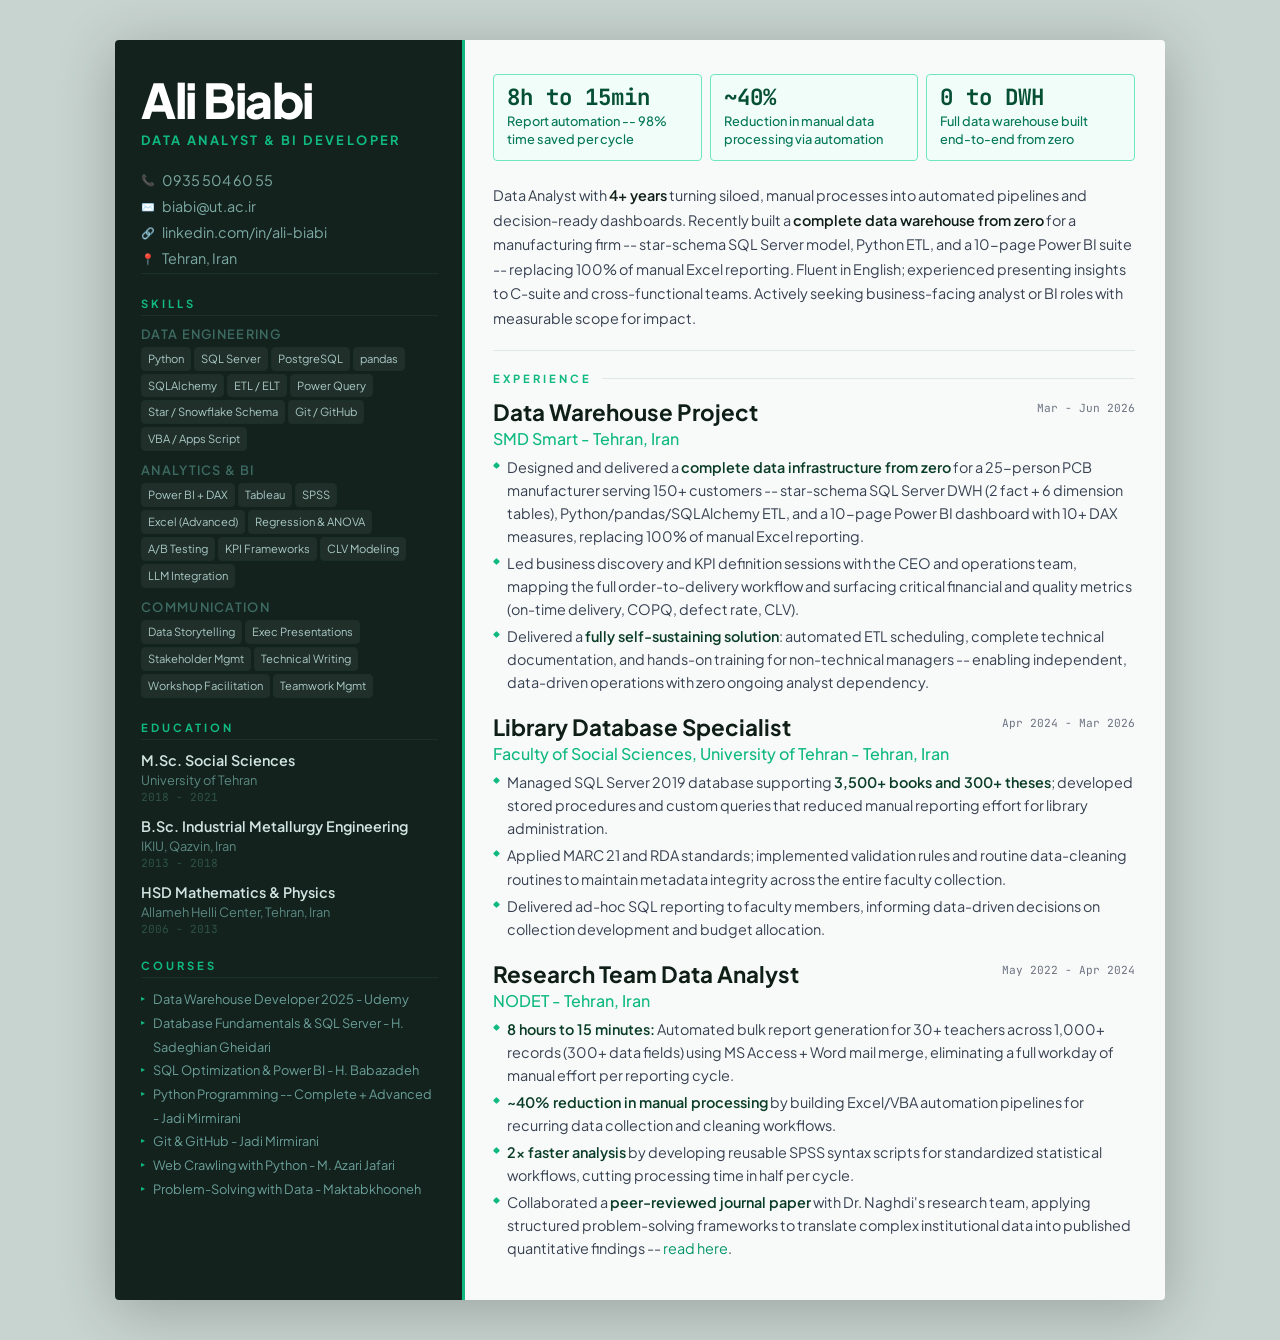
==== ila_resume.html @ 58604950 "Changing all non-ASCII chars" ====
<!DOCTYPE html>
<html lang="en">
<head>
  <meta charset="UTF-8">
  <meta name="viewport" content="width=device-width, initial-scale=1.0">
  <title>Ali Biabi -- Data Analyst &amp; BI Developer</title>
  <link rel="preconnect" href="https://fonts.googleapis.com">
  <link rel="preconnect" href="https://fonts.gstatic.com" crossorigin>
  <link href="https://fonts.googleapis.com/css2?family=Plus+Jakarta+Sans:ital,wght@0,300;0,400;0,500;0,600;0,700;0,800;1,400&family=JetBrains+Mono:wght@500;700&display=swap" rel="stylesheet">
  <style>
    *, *::before, *::after { box-sizing: border-box; margin: 0; padding: 0; }

    body {
      font-family: 'Plus Jakarta Sans', -apple-system, BlinkMacSystemFont, sans-serif;
      background: #C8D4D0;
      min-height: 100vh;
      display: flex;
      justify-content: center;
      align-items: flex-start;
      padding: 40px 20px;
    }

    .page {
      width: 1050px;
      max-width: 100%;
      display: flex;
      min-height: 1260px;
      background: #F8FAF9;
      box-shadow: 0 10px 60px rgba(0,0,0,0.24);
      border-radius: 4px;
      overflow: hidden;
    }

    /* __________ SIDEBAR __________ */
    .sidebar {
      width: 350px;
      flex-shrink: 0;
      background: #13221D;
      border-right: 3px solid #10B981;
      padding: 36px 24px 36px 26px;
      display: flex;
      flex-direction: column;
      gap: 22px;
    }

    .name-block h1 {
      font-size: 3rem;
      font-weight: 800;
      color: #FFFFFF;
      letter-spacing: -1.5px;
      line-height: 1;
    }

    .name-block .role-tag {
      font-size: 0.8rem;
      font-weight: 700;
      letter-spacing: 2.4px;
      text-transform: uppercase;
      color: #10B981;
      margin-top: 8px;
    }

    /* Contact */
    .contact-list {
      display: flex;
      flex-direction: column;
      gap: 6px;
      padding-bottom: 4px;
      border-bottom: 1px solid #1B3028;
    }

    .contact-item {
      font-size: 0.9rem;
      color: #7DAAA3;
      display: flex;
      align-items: center;
      gap: 7px;
      line-height: 1.4;
    }

    .contact-item a { color: #7DAAA3; text-decoration: none; }
    .contact-item a:hover { color: #10B981; }

    .c-icon { width: 14px; flex-shrink: 0; text-align: center; font-size: 11px; }

    /* Sidebar section label */
    .s-label {
      font-size: 0.7rem;
      font-weight: 700;
      letter-spacing: 3px;
      text-transform: uppercase;
      color: #10B981;
      margin-bottom: 10px;
      padding-bottom: 5px;
      border-bottom: 1px solid #1B3028;
    }

    /* Skill groups */
    .skill-group { margin-bottom: 11px; }
    .skill-group:last-child { margin-bottom: 0; }

    .skill-group-name {
      font-size: 0.8rem;
      font-weight: 600;
      color: #3D6A60;
      text-transform: uppercase;
      letter-spacing: 1.3px;
      margin-bottom: 5px;
    }

    .pills { display: flex; flex-wrap: wrap; gap: 3px; }

    .pill {
      font-size: 0.7rem;
      color: #A8C8C3;
      background: rgba(255,255,255,0.06);
      border: 1px solid #1B3028;
      border-radius: 4px;
      padding: 2px 6px;
      line-height: 1.6;
    }

    /* Education */
    .edu-item { margin-bottom: 12px; }
    .edu-item:last-child { margin-bottom: 0; }

    .edu-degree {
      font-size: 0.9rem;
      font-weight: 600;
      color: #D0E4E0;
      line-height: 1.4;
    }

    .edu-school {
      font-size: 0.8rem;
      color: #5A8880;
      margin-top: 2px;
    }

    .edu-year {
      font-family: 'JetBrains Mono', monospace;
      font-size: 0.7rem;
      color: #2E5248;
      margin-top: 2px;
    }

    /* Courses */
    .course-line {
      font-size: 0.8rem;
      color: #6A9E98;
      line-height: 1.85;
      padding-left: 12px;
      position: relative;
    }

    .course-line::before {
      content: '▸';
      position: absolute;
      left: 0;
      color: #10B981;
      font-size: 8px;
      top: 3px;
    }

    /* __________ MAIN __________ */
    .main {
      flex: 1;
      padding: 34px 30px 36px 28px;
      display: flex;
      flex-direction: column;
    }

    /* Impact Strip */
    .impact-strip {
      display: grid;
      grid-template-columns: repeat(3, 1fr);
      gap: 8px;
      margin-bottom: 22px;
    }

    .metric {
      background: #F0FDF8;
      border: 1px solid #6EE7BF;
      border-radius: 4px;
      padding: 11px 13px;
    }

    .metric-num {
      font-family: 'JetBrains Mono', monospace;
      font-size: 1.4rem;
      font-weight: 700;
      color: #054F35;
      line-height: 1;
      white-space: nowrap;
    }

    .metric-desc {
      font-size: 0.8rem;
      color: #047857;
      font-weight: 500;
      margin-top: 5px;
      line-height: 1.4;
    }

    /* Summary */
    .summary {
      font-size: 0.9rem;
      color: #374151;
      line-height: 1.7;
      margin-bottom: 20px;
      padding-bottom: 20px;
      border-bottom: 1px solid #DEE9E5;
    }

    .summary strong {
      color: #0F1F18;
      font-weight: 600;
    }

    /* Section header */
    .section-head {
      font-size: 0.7rem;
      font-weight: 700;
      letter-spacing: 3px;
      text-transform: uppercase;
      color: #10B981;
      margin-bottom: 14px;
      display: flex;
      align-items: center;
      gap: 10px;
    }

    .section-head::after {
      content: '';
      flex: 1;
      height: 1px;
      background: #DEE9E5;
    }

    /* Jobs */
    .job { margin-bottom: 20px; }
    .job:last-child { margin-bottom: 0; }

    .job-top {
      display: flex;
      justify-content: space-between;
      align-items: flex-start;
      gap: 8px;
      margin-bottom: 7px;
    }

    .job-name {
      font-size: 1.4rem;
      font-weight: 700;
      color: #0F1F18;
      line-height: 1.2;
    }

    .job-company {
      font-size: 1rem;
      font-weight: 500;
      color: #10B981;
      margin-top: 2px;
    }

    .job-period {
      font-family: 'JetBrains Mono', monospace;
      font-size: 0.7rem;
      color: #6B7280;
      white-space: nowrap;
      flex-shrink: 0;
      padding-top: 2px;
    }

    /* Bullets */
    .job-bullets {
      list-style: none;
      display: flex;
      flex-direction: column;
      gap: 4px;
    }

    .job-bullets li {
      font-size: 0.9rem;
      color: #374151;
      line-height: 1.6;
      padding-left: 14px;
      position: relative;
    }

    .job-bullets li::before {
      content: '';
      position: absolute;
      left: 1px;
      top: 7px;
      width: 5px;
      height: 5px;
      background: #10B981;
      border-radius: 1px;
      transform: rotate(45deg);
    }

    .job-bullets li strong {
      color: #0A3D28;
      font-weight: 600;
    }

    .job-bullets li a {
      color: #059669;
      text-decoration: none;
    }

    .job-bullets li a:hover { text-decoration: underline; }

    /* __________ PRINT __________ */
    @media print {
      body { background: white; padding: 0; }
      .page { box-shadow: none; border-radius: 0; width: 100%; }
    }

    @media (max-width: 800px) {
      body { padding: 0; }
      .page { flex-direction: column; border-radius: 0; }
      .sidebar { width: 100%; border-right: none; border-bottom: 3px solid #10B981; }
      .impact-strip { grid-template-columns: 1fr 1fr 1fr; }
    }
  </style>
</head>
<body>
<div class="page">

  <!-- __________ SIDEBAR __________ -->
  <aside class="sidebar">

    <div class="name-block">
      <h1>Ali Biabi</h1>
      <div class="role-tag">Data Analyst &amp; BI Developer</div>
    </div>

    <div class="contact-list">
      <div class="contact-item"><span class="c-icon">📞</span>0935 504 60 55</div>
      <div class="contact-item"><span class="c-icon">✉️</span><a href="mailto:biabi@ut.ac.ir">biabi@ut.ac.ir</a></div>
      <div class="contact-item"><span class="c-icon">🔗</span><a href="https://www.linkedin.com/in/ali-biabi-7366581a4" target="_blank" rel="noopener">linkedin.com/in/ali-biabi</a></div>
      <div class="contact-item"><span class="c-icon">📍</span>Tehran, Iran</div>
    </div>

    <!-- SKILLS -->
    <div>
      <div class="s-label">Skills</div>

      <div class="skill-group">
        <div class="skill-group-name">Data Engineering</div>
        <div class="pills">
          <span class="pill">Python</span>
          <span class="pill">SQL Server</span>
          <span class="pill">PostgreSQL</span>
          <span class="pill">pandas</span>
          <span class="pill">SQLAlchemy</span>
          <span class="pill">ETL / ELT</span>
          <span class="pill">Power Query</span>
          <span class="pill">Star / Snowflake Schema</span>
          <span class="pill">Git / GitHub</span>
          <span class="pill">VBA / Apps Script</span>
        </div>
      </div>

      <div class="skill-group">
        <div class="skill-group-name">Analytics &amp; BI</div>
        <div class="pills">
          <span class="pill">Power BI + DAX</span>
          <span class="pill">Tableau</span>
          <span class="pill">SPSS</span>
          <span class="pill">Excel (Advanced)</span>
          <span class="pill">Regression &amp; ANOVA</span>
          <span class="pill">A/B Testing</span>
          <span class="pill">KPI Frameworks</span>
          <span class="pill">CLV Modeling</span>
          <span class="pill">LLM Integration</span>
        </div>
      </div>

      <div class="skill-group">
        <div class="skill-group-name">Communication</div>
        <div class="pills">
          <span class="pill">Data Storytelling</span>
          <span class="pill">Exec Presentations</span>
          <span class="pill">Stakeholder Mgmt</span>
          <span class="pill">Technical Writing</span>
          <span class="pill">Workshop Facilitation</span>
          <span class="pill">Teamwork Mgmt</span>
        </div>
      </div>
    </div>

    <!-- EDUCATION -->
    <div>
      <div class="s-label">Education</div>

      <div class="edu-item">
        <div class="edu-degree">M.Sc. Social Sciences</div>
        <div class="edu-school">University of Tehran</div>
        <div class="edu-year">2018 - 2021</div>
      </div>

      <div class="edu-item">
        <div class="edu-degree">B.Sc. Industrial Metallurgy Engineering</div>
        <div class="edu-school">IKIU, Qazvin, Iran</div>
        <div class="edu-year">2013 - 2018</div>
      </div>

      <div class="edu-item">
        <div class="edu-degree">HSD Mathematics & Physics</div>
        <div class="edu-school">Allameh Helli Center, Tehran, Iran</div>
        <div class="edu-year">2006 - 2013</div>
      </div>
    </div>

    <!-- COURSES -->
    <div>
      <div class="s-label">Courses</div>

      <div class="course-line">Data Warehouse Developer 2025 - Udemy</div>
      <div class="course-line">Database Fundamentals &amp; SQL Server - H. Sadeghian Gheidari</div>
      <div class="course-line">SQL Optimization &amp; Power BI - H. Babazadeh</div>
      <div class="course-line">Python Programming -- Complete + Advanced - Jadi Mirmirani</div>
      <div class="course-line">Git &amp; GitHub - Jadi Mirmirani</div>
      <div class="course-line">Web Crawling with Python - M. Azari Jafari</div>
      <div class="course-line">Problem-Solving with Data - Maktabkhooneh</div>
    </div>

  </aside>

  <!-- __________ MAIN __________ -->
  <main class="main">

    <!-- Impact Metrics -->
    <div class="impact-strip">
      <div class="metric">
        <div class="metric-num">8h to 15min</div>
        <div class="metric-desc">Report automation -- 98% time saved per cycle</div>
      </div>
      <div class="metric">
        <div class="metric-num">~40%</div>
        <div class="metric-desc">Reduction in manual data processing via automation</div>
      </div>
      <div class="metric">
        <div class="metric-num">0 to DWH</div>
        <div class="metric-desc">Full data warehouse built end-to-end from zero</div>
      </div>
    </div>

    <!-- Summary -->
    <div class="summary">
      Data Analyst with <strong>4+ years</strong> turning siloed, manual processes into automated pipelines and decision-ready dashboards. Recently built a <strong>complete data warehouse from zero</strong> for a manufacturing firm -- star-schema SQL Server model, Python ETL, and a 10-page Power BI suite -- replacing 100% of manual Excel reporting. Fluent in English; experienced presenting insights to C-suite and cross-functional teams. Actively seeking business-facing analyst or BI roles with measurable scope for impact.
    </div>

    <!-- EXPERIENCE -->
    <h2 class="section-head">Experience</h2>

    <!-- Job 1 -->
    <div class="job">
      <div class="job-top">
        <div>
          <div class="job-name">Data Warehouse Project</div>
          <div class="job-company">SMD Smart - Tehran, Iran</div>
        </div>
        <div class="job-period">Mar - Jun 2026</div>
      </div>
      <ul class="job-bullets">
        <li>Designed and delivered a <strong>complete data infrastructure from zero</strong> for a 25-person PCB manufacturer serving 150+ customers -- star-schema SQL Server DWH (2 fact + 6 dimension tables), Python/pandas/SQLAlchemy ETL, and a 10-page Power BI dashboard with 10+ DAX measures, replacing 100% of manual Excel reporting.</li>
        <li>Led business discovery and KPI definition sessions with the CEO and operations team, mapping the full order-to-delivery workflow and surfacing critical financial and quality metrics (on-time delivery, COPQ, defect rate, CLV).</li>
        <li>Delivered a <strong>fully self-sustaining solution</strong>: automated ETL scheduling, complete technical documentation, and hands-on training for non-technical managers -- enabling independent, data-driven operations with zero ongoing analyst dependency.</li>
      </ul>
    </div>

    <!-- Job 2 -->
    <div class="job">
      <div class="job-top">
        <div>
          <div class="job-name">Library Database Specialist</div>
          <div class="job-company">Faculty of Social Sciences, University of Tehran - Tehran, Iran</div>
        </div>
        <div class="job-period">Apr 2024 - Mar 2026</div>
      </div>
      <ul class="job-bullets">
        <li>Managed SQL Server 2019 database supporting <strong>3,500+ books and 300+ theses</strong>; developed stored procedures and custom queries that reduced manual reporting effort for library administration.</li>
        <li>Applied MARC 21 and RDA standards; implemented validation rules and routine data-cleaning routines to maintain metadata integrity across the entire faculty collection.</li>
        <li>Delivered ad-hoc SQL reporting to faculty members, informing data-driven decisions on collection development and budget allocation.</li>
      </ul>
    </div>

    <!-- Job 3 -->
    <div class="job">
      <div class="job-top">
        <div>
          <div class="job-name">Research Team Data Analyst</div>
          <div class="job-company">NODET - Tehran, Iran</div>
        </div>
        <div class="job-period">May 2022 - Apr 2024</div>
      </div>
      <ul class="job-bullets">
        <li><strong>8 hours to 15 minutes:</strong> Automated bulk report generation for 30+ teachers across 1,000+ records (300+ data fields) using MS Access + Word mail merge, eliminating a full workday of manual effort per reporting cycle.</li>
        <li><strong>~40% reduction in manual processing</strong> by building Excel/VBA automation pipelines for recurring data collection and cleaning workflows.</li>
        <li><strong>2x faster analysis</strong> by developing reusable SPSS syntax scripts for standardized statistical workflows, cutting processing time in half per cycle.</li>
        <li>Collaborated a <strong>peer-reviewed journal paper</strong> with Dr. Naghdi's research team, applying structured problem-solving frameworks to translate complex institutional data into published quantitative findings -- <a href="https://qjsd.atu.ac.ir/article_13149.html" target="_blank" rel="noopener">read here</a>.</li>
      </ul>
    </div>

  </main>
</div>
</body>
</html>
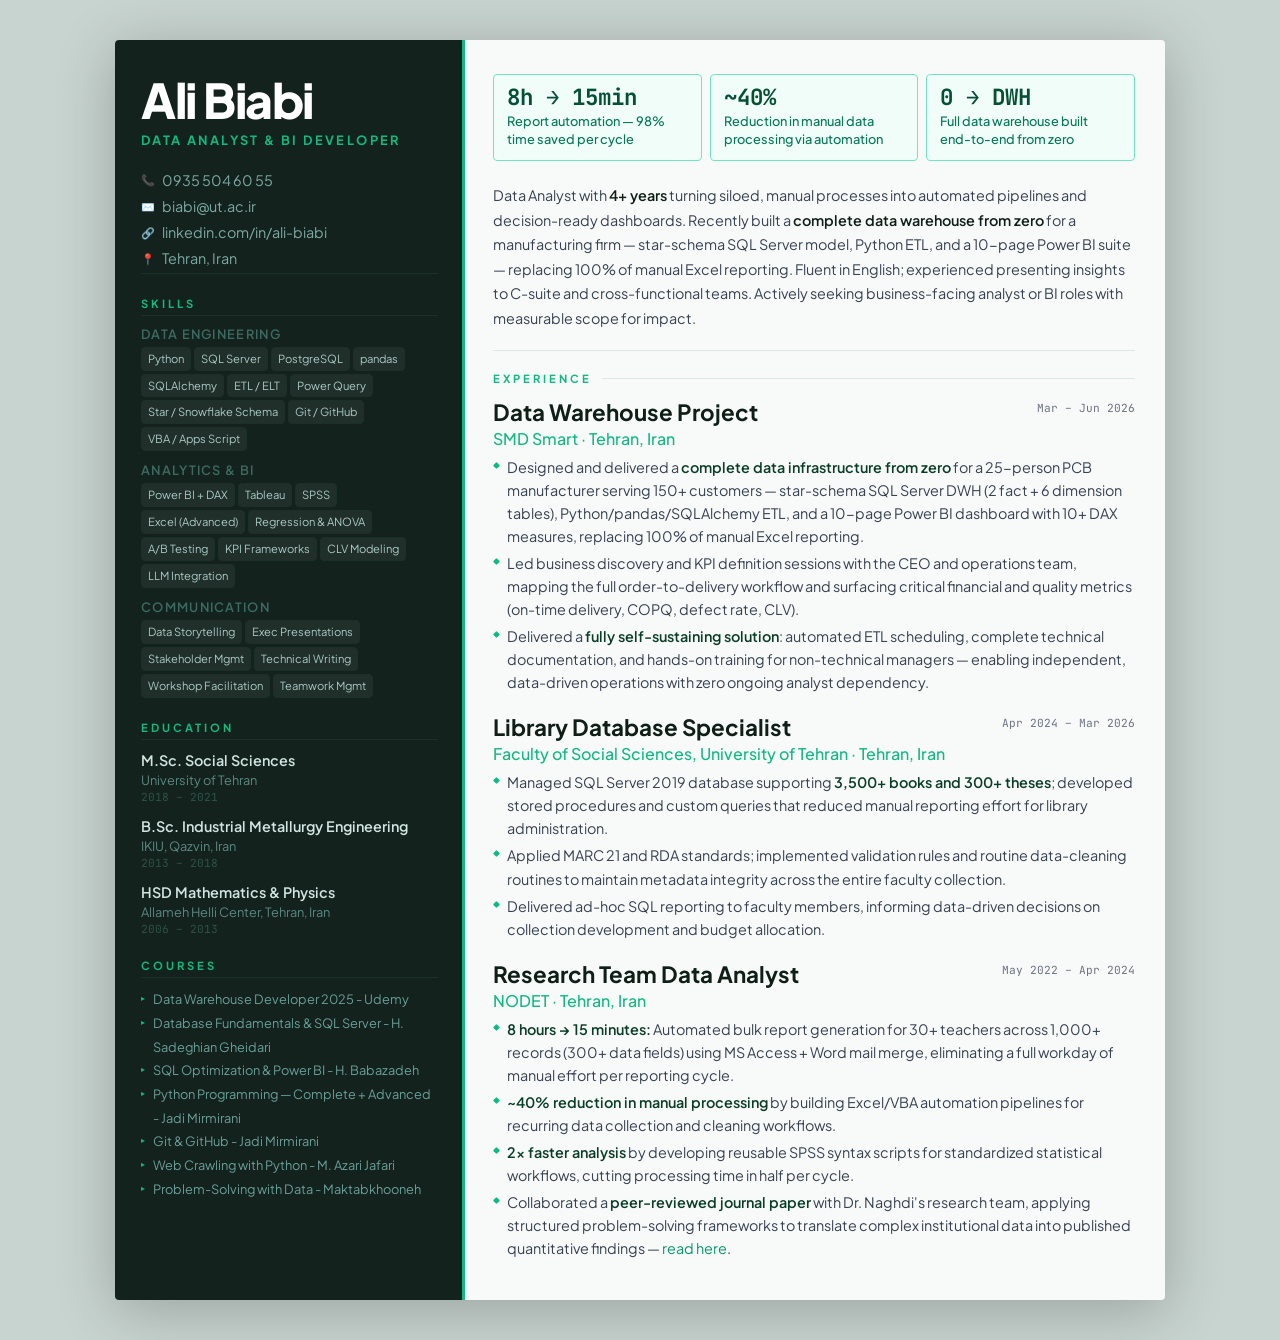
==== commit dcde38e1: "revert non-ASCII changes" ====
--- a/ila_resume.html
+++ b/ila_resume.html
@@ -3,7 +3,7 @@
 <head>
   <meta charset="UTF-8">
   <meta name="viewport" content="width=device-width, initial-scale=1.0">
-  <title>Ali Biabi -- Data Analyst &amp; BI Developer</title>
+  <title>Ali Biabi — Data Analyst &amp; BI Developer</title>
   <link rel="preconnect" href="https://fonts.googleapis.com">
   <link rel="preconnect" href="https://fonts.gstatic.com" crossorigin>
   <link href="https://fonts.googleapis.com/css2?family=Plus+Jakarta+Sans:ital,wght@0,300;0,400;0,500;0,600;0,700;0,800;1,400&family=JetBrains+Mono:wght@500;700&display=swap" rel="stylesheet">
@@ -399,19 +399,19 @@
       <div class="edu-item">
         <div class="edu-degree">M.Sc. Social Sciences</div>
         <div class="edu-school">University of Tehran</div>
-        <div class="edu-year">2018 - 2021</div>
+        <div class="edu-year">2018 – 2021</div>
       </div>
 
       <div class="edu-item">
         <div class="edu-degree">B.Sc. Industrial Metallurgy Engineering</div>
         <div class="edu-school">IKIU, Qazvin, Iran</div>
-        <div class="edu-year">2013 - 2018</div>
+        <div class="edu-year">2013 – 2018</div>
       </div>
 
       <div class="edu-item">
         <div class="edu-degree">HSD Mathematics & Physics</div>
         <div class="edu-school">Allameh Helli Center, Tehran, Iran</div>
-        <div class="edu-year">2006 - 2013</div>
+        <div class="edu-year">2006 – 2013</div>
       </div>
     </div>
 
@@ -422,7 +422,7 @@
       <div class="course-line">Data Warehouse Developer 2025 - Udemy</div>
       <div class="course-line">Database Fundamentals &amp; SQL Server - H. Sadeghian Gheidari</div>
       <div class="course-line">SQL Optimization &amp; Power BI - H. Babazadeh</div>
-      <div class="course-line">Python Programming -- Complete + Advanced - Jadi Mirmirani</div>
+      <div class="course-line">Python Programming — Complete + Advanced - Jadi Mirmirani</div>
       <div class="course-line">Git &amp; GitHub - Jadi Mirmirani</div>
       <div class="course-line">Web Crawling with Python - M. Azari Jafari</div>
       <div class="course-line">Problem-Solving with Data - Maktabkhooneh</div>
@@ -436,22 +436,22 @@
     <!-- Impact Metrics -->
     <div class="impact-strip">
       <div class="metric">
-        <div class="metric-num">8h to 15min</div>
-        <div class="metric-desc">Report automation -- 98% time saved per cycle</div>
+        <div class="metric-num">8h → 15min</div>
+        <div class="metric-desc">Report automation — 98% time saved per cycle</div>
       </div>
       <div class="metric">
         <div class="metric-num">~40%</div>
         <div class="metric-desc">Reduction in manual data processing via automation</div>
       </div>
       <div class="metric">
-        <div class="metric-num">0 to DWH</div>
+        <div class="metric-num">0 → DWH</div>
         <div class="metric-desc">Full data warehouse built end-to-end from zero</div>
       </div>
     </div>
 
     <!-- Summary -->
     <div class="summary">
-      Data Analyst with <strong>4+ years</strong> turning siloed, manual processes into automated pipelines and decision-ready dashboards. Recently built a <strong>complete data warehouse from zero</strong> for a manufacturing firm -- star-schema SQL Server model, Python ETL, and a 10-page Power BI suite -- replacing 100% of manual Excel reporting. Fluent in English; experienced presenting insights to C-suite and cross-functional teams. Actively seeking business-facing analyst or BI roles with measurable scope for impact.
+      Data Analyst with <strong>4+ years</strong> turning siloed, manual processes into automated pipelines and decision-ready dashboards. Recently built a <strong>complete data warehouse from zero</strong> for a manufacturing firm — star-schema SQL Server model, Python ETL, and a 10-page Power BI suite — replacing 100% of manual Excel reporting. Fluent in English; experienced presenting insights to C-suite and cross-functional teams. Actively seeking business-facing analyst or BI roles with measurable scope for impact.
     </div>
 
     <!-- EXPERIENCE -->
@@ -462,14 +462,14 @@
       <div class="job-top">
         <div>
           <div class="job-name">Data Warehouse Project</div>
-          <div class="job-company">SMD Smart - Tehran, Iran</div>
+          <div class="job-company">SMD Smart · Tehran, Iran</div>
         </div>
-        <div class="job-period">Mar - Jun 2026</div>
+        <div class="job-period">Mar – Jun 2026</div>
       </div>
       <ul class="job-bullets">
-        <li>Designed and delivered a <strong>complete data infrastructure from zero</strong> for a 25-person PCB manufacturer serving 150+ customers -- star-schema SQL Server DWH (2 fact + 6 dimension tables), Python/pandas/SQLAlchemy ETL, and a 10-page Power BI dashboard with 10+ DAX measures, replacing 100% of manual Excel reporting.</li>
+        <li>Designed and delivered a <strong>complete data infrastructure from zero</strong> for a 25-person PCB manufacturer serving 150+ customers — star-schema SQL Server DWH (2 fact + 6 dimension tables), Python/pandas/SQLAlchemy ETL, and a 10-page Power BI dashboard with 10+ DAX measures, replacing 100% of manual Excel reporting.</li>
         <li>Led business discovery and KPI definition sessions with the CEO and operations team, mapping the full order-to-delivery workflow and surfacing critical financial and quality metrics (on-time delivery, COPQ, defect rate, CLV).</li>
-        <li>Delivered a <strong>fully self-sustaining solution</strong>: automated ETL scheduling, complete technical documentation, and hands-on training for non-technical managers -- enabling independent, data-driven operations with zero ongoing analyst dependency.</li>
+        <li>Delivered a <strong>fully self-sustaining solution</strong>: automated ETL scheduling, complete technical documentation, and hands-on training for non-technical managers — enabling independent, data-driven operations with zero ongoing analyst dependency.</li>
       </ul>
     </div>
 
@@ -478,9 +478,9 @@
       <div class="job-top">
         <div>
           <div class="job-name">Library Database Specialist</div>
-          <div class="job-company">Faculty of Social Sciences, University of Tehran - Tehran, Iran</div>
+          <div class="job-company">Faculty of Social Sciences, University of Tehran · Tehran, Iran</div>
         </div>
-        <div class="job-period">Apr 2024 - Mar 2026</div>
+        <div class="job-period">Apr 2024 – Mar 2026</div>
       </div>
       <ul class="job-bullets">
         <li>Managed SQL Server 2019 database supporting <strong>3,500+ books and 300+ theses</strong>; developed stored procedures and custom queries that reduced manual reporting effort for library administration.</li>
@@ -494,15 +494,15 @@
       <div class="job-top">
         <div>
           <div class="job-name">Research Team Data Analyst</div>
-          <div class="job-company">NODET - Tehran, Iran</div>
+          <div class="job-company">NODET · Tehran, Iran</div>
         </div>
-        <div class="job-period">May 2022 - Apr 2024</div>
+        <div class="job-period">May 2022 – Apr 2024</div>
       </div>
       <ul class="job-bullets">
-        <li><strong>8 hours to 15 minutes:</strong> Automated bulk report generation for 30+ teachers across 1,000+ records (300+ data fields) using MS Access + Word mail merge, eliminating a full workday of manual effort per reporting cycle.</li>
+        <li><strong>8 hours → 15 minutes:</strong> Automated bulk report generation for 30+ teachers across 1,000+ records (300+ data fields) using MS Access + Word mail merge, eliminating a full workday of manual effort per reporting cycle.</li>
         <li><strong>~40% reduction in manual processing</strong> by building Excel/VBA automation pipelines for recurring data collection and cleaning workflows.</li>
-        <li><strong>2x faster analysis</strong> by developing reusable SPSS syntax scripts for standardized statistical workflows, cutting processing time in half per cycle.</li>
-        <li>Collaborated a <strong>peer-reviewed journal paper</strong> with Dr. Naghdi's research team, applying structured problem-solving frameworks to translate complex institutional data into published quantitative findings -- <a href="https://qjsd.atu.ac.ir/article_13149.html" target="_blank" rel="noopener">read here</a>.</li>
+        <li><strong>2× faster analysis</strong> by developing reusable SPSS syntax scripts for standardized statistical workflows, cutting processing time in half per cycle.</li>
+        <li>Collaborated a <strong>peer-reviewed journal paper</strong> with Dr. Naghdi's research team, applying structured problem-solving frameworks to translate complex institutional data into published quantitative findings — <a href="https://qjsd.atu.ac.ir/article_13149.html" target="_blank" rel="noopener">read here</a>.</li>
       </ul>
     </div>
 
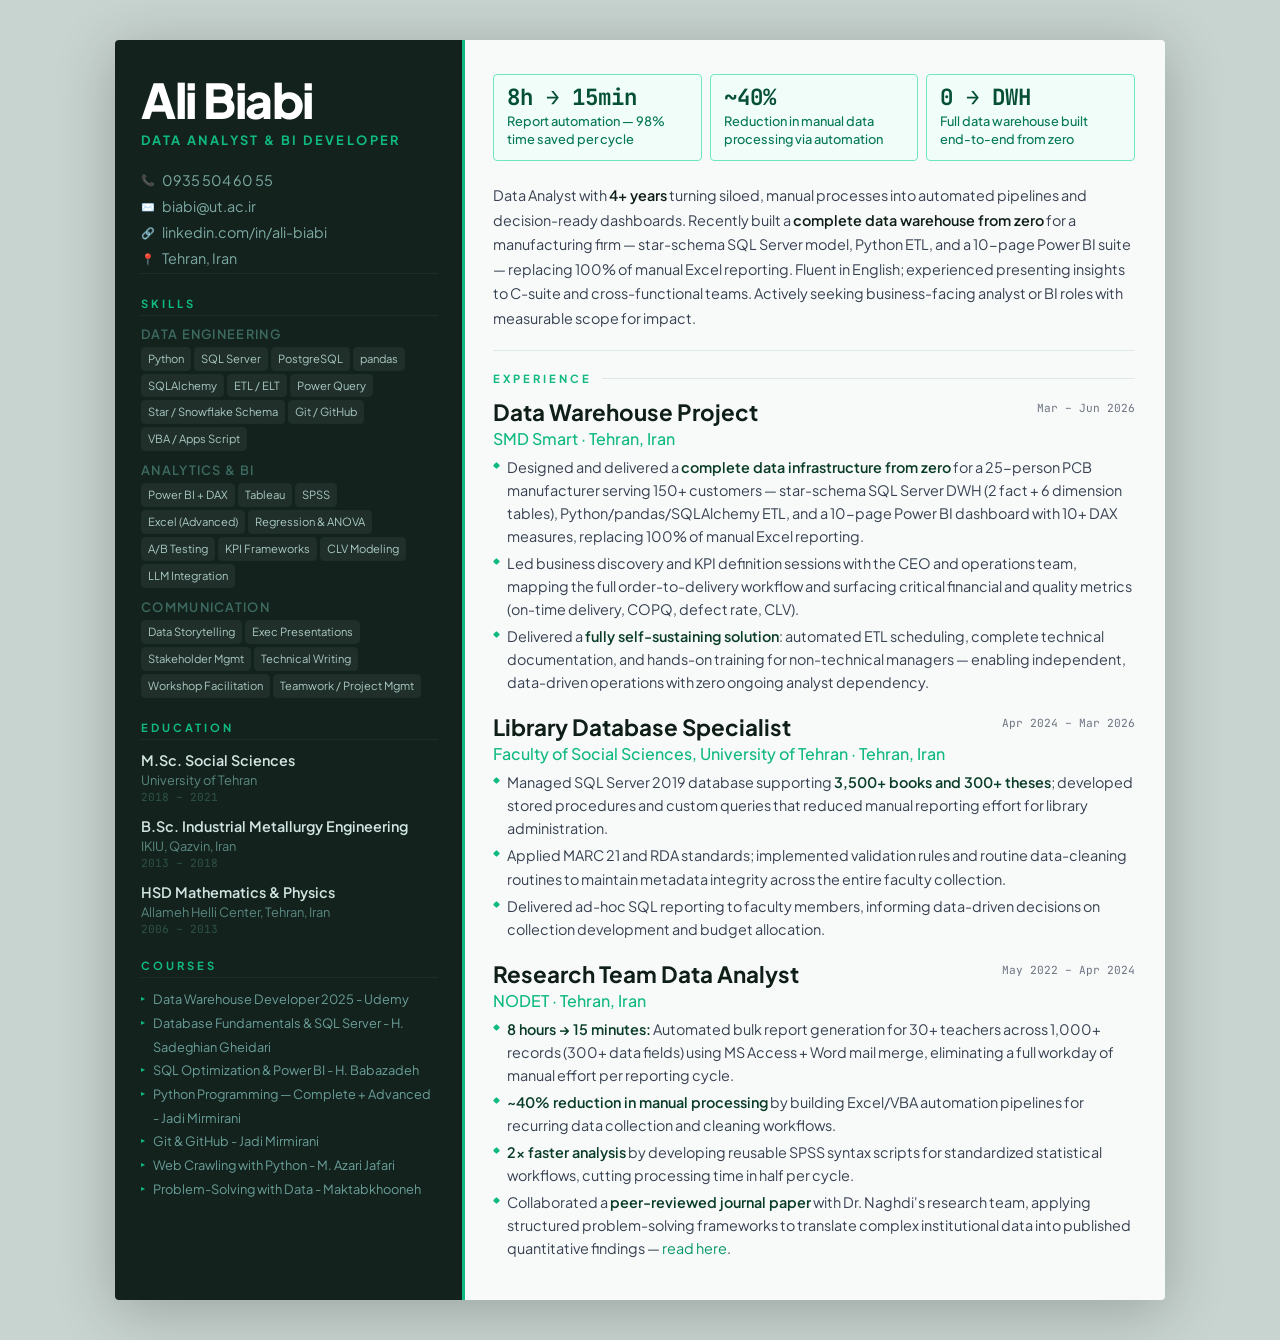
==== commit 1aea068e: "project mgmt" ====
--- a/ila_resume.html
+++ b/ila_resume.html
@@ -387,7 +387,7 @@
           <span class="pill">Stakeholder Mgmt</span>
           <span class="pill">Technical Writing</span>
           <span class="pill">Workshop Facilitation</span>
-          <span class="pill">Teamwork Mgmt</span>
+          <span class="pill">Teamwork / Project Mgmt</span>
         </div>
       </div>
     </div>
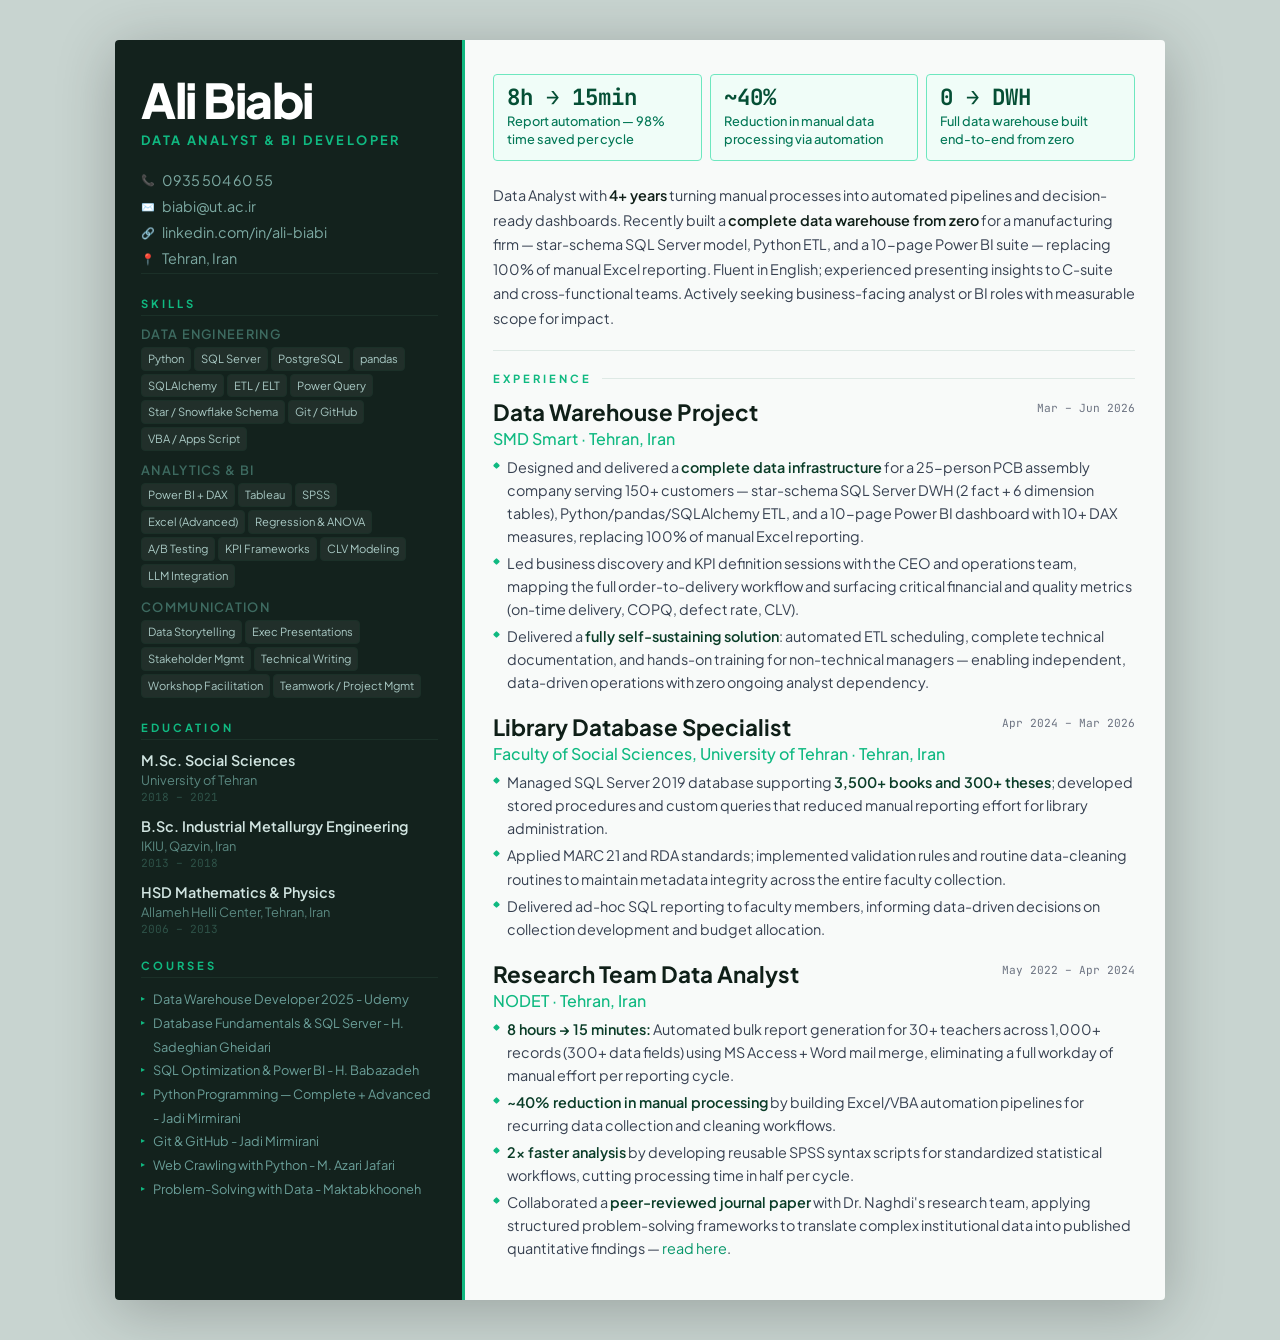
==== commit 3faac19d: "pcb assembly company correction" ====
--- a/ila_resume.html
+++ b/ila_resume.html
@@ -451,7 +451,7 @@
 
     <!-- Summary -->
     <div class="summary">
-      Data Analyst with <strong>4+ years</strong> turning siloed, manual processes into automated pipelines and decision-ready dashboards. Recently built a <strong>complete data warehouse from zero</strong> for a manufacturing firm — star-schema SQL Server model, Python ETL, and a 10-page Power BI suite — replacing 100% of manual Excel reporting. Fluent in English; experienced presenting insights to C-suite and cross-functional teams. Actively seeking business-facing analyst or BI roles with measurable scope for impact.
+      Data Analyst with <strong>4+ years</strong> turning manual processes into automated pipelines and decision-ready dashboards. Recently built a <strong>complete data warehouse from zero</strong> for a manufacturing firm — star-schema SQL Server model, Python ETL, and a 10-page Power BI suite — replacing 100% of manual Excel reporting. Fluent in English; experienced presenting insights to C-suite and cross-functional teams. Actively seeking business-facing analyst or BI roles with measurable scope for impact.
     </div>
 
     <!-- EXPERIENCE -->
@@ -467,7 +467,7 @@
         <div class="job-period">Mar – Jun 2026</div>
       </div>
       <ul class="job-bullets">
-        <li>Designed and delivered a <strong>complete data infrastructure from zero</strong> for a 25-person PCB manufacturer serving 150+ customers — star-schema SQL Server DWH (2 fact + 6 dimension tables), Python/pandas/SQLAlchemy ETL, and a 10-page Power BI dashboard with 10+ DAX measures, replacing 100% of manual Excel reporting.</li>
+        <li>Designed and delivered a <strong>complete data infrastructure</strong> for a 25-person PCB assembly company serving 150+ customers — star-schema SQL Server DWH (2 fact + 6 dimension tables), Python/pandas/SQLAlchemy ETL, and a 10-page Power BI dashboard with 10+ DAX measures, replacing 100% of manual Excel reporting.</li>
         <li>Led business discovery and KPI definition sessions with the CEO and operations team, mapping the full order-to-delivery workflow and surfacing critical financial and quality metrics (on-time delivery, COPQ, defect rate, CLV).</li>
         <li>Delivered a <strong>fully self-sustaining solution</strong>: automated ETL scheduling, complete technical documentation, and hands-on training for non-technical managers — enabling independent, data-driven operations with zero ongoing analyst dependency.</li>
       </ul>
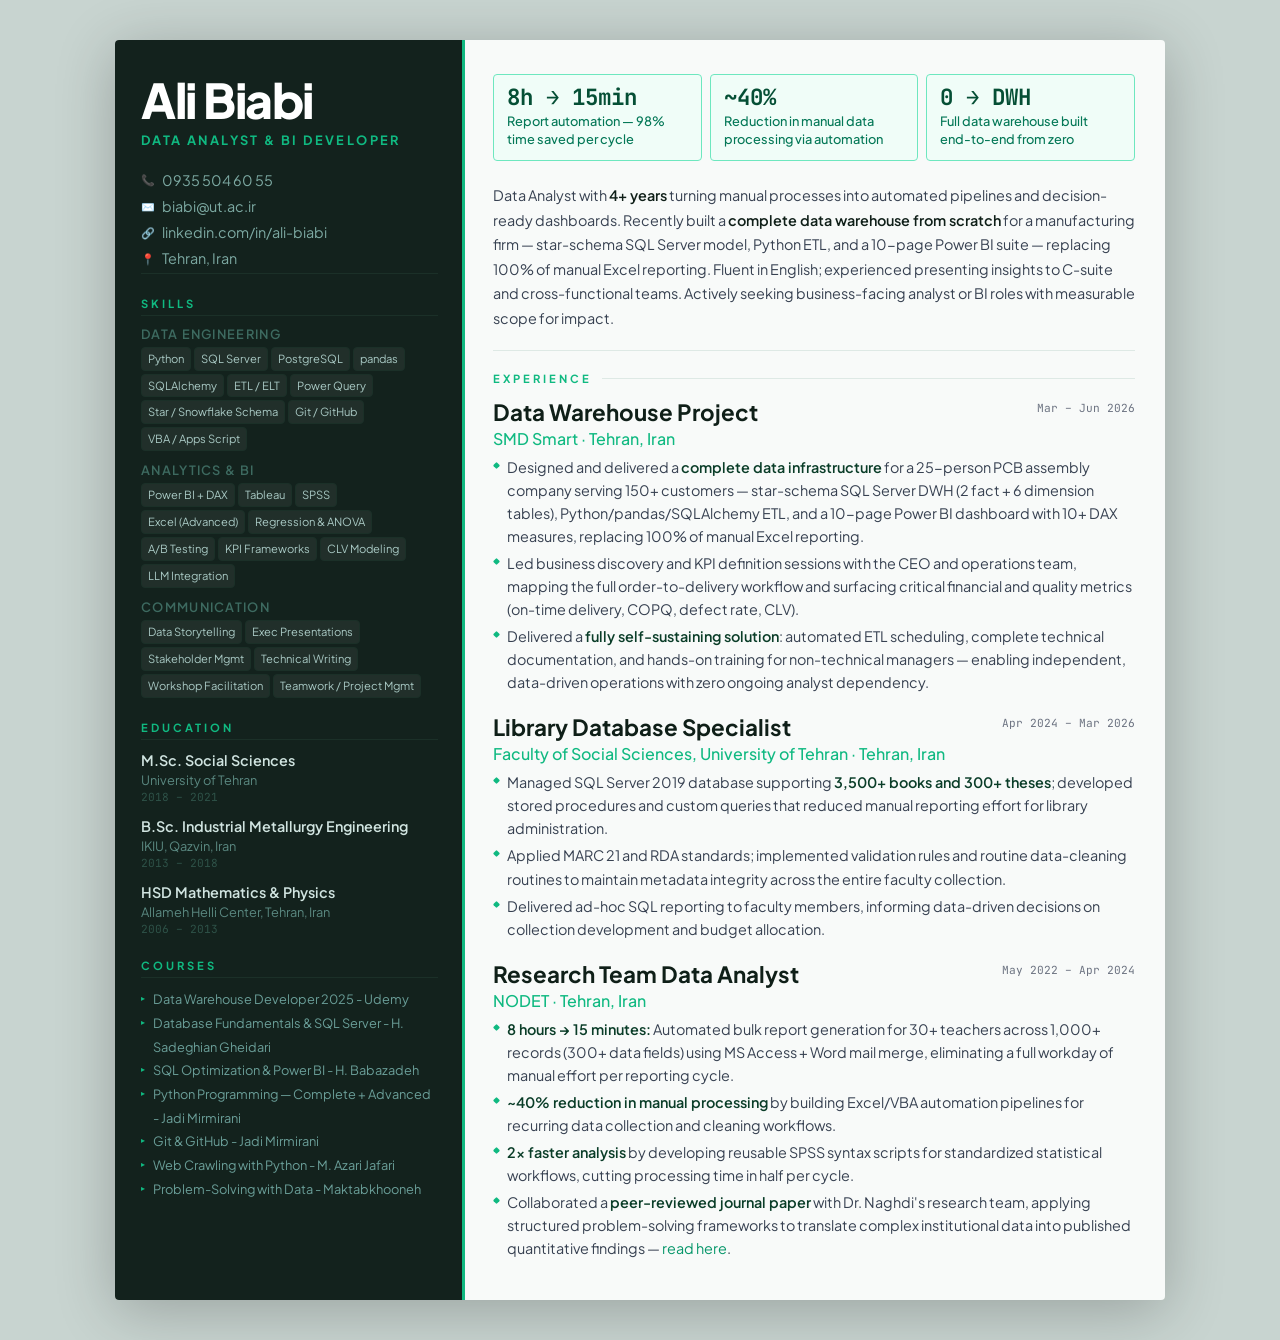
==== commit 328ea328: "scratch" ====
--- a/ila_resume.html
+++ b/ila_resume.html
@@ -451,7 +451,7 @@
 
     <!-- Summary -->
     <div class="summary">
-      Data Analyst with <strong>4+ years</strong> turning manual processes into automated pipelines and decision-ready dashboards. Recently built a <strong>complete data warehouse from zero</strong> for a manufacturing firm — star-schema SQL Server model, Python ETL, and a 10-page Power BI suite — replacing 100% of manual Excel reporting. Fluent in English; experienced presenting insights to C-suite and cross-functional teams. Actively seeking business-facing analyst or BI roles with measurable scope for impact.
+      Data Analyst with <strong>4+ years</strong> turning manual processes into automated pipelines and decision-ready dashboards. Recently built a <strong>complete data warehouse from scratch</strong> for a manufacturing firm — star-schema SQL Server model, Python ETL, and a 10-page Power BI suite — replacing 100% of manual Excel reporting. Fluent in English; experienced presenting insights to C-suite and cross-functional teams. Actively seeking business-facing analyst or BI roles with measurable scope for impact.
     </div>
 
     <!-- EXPERIENCE -->
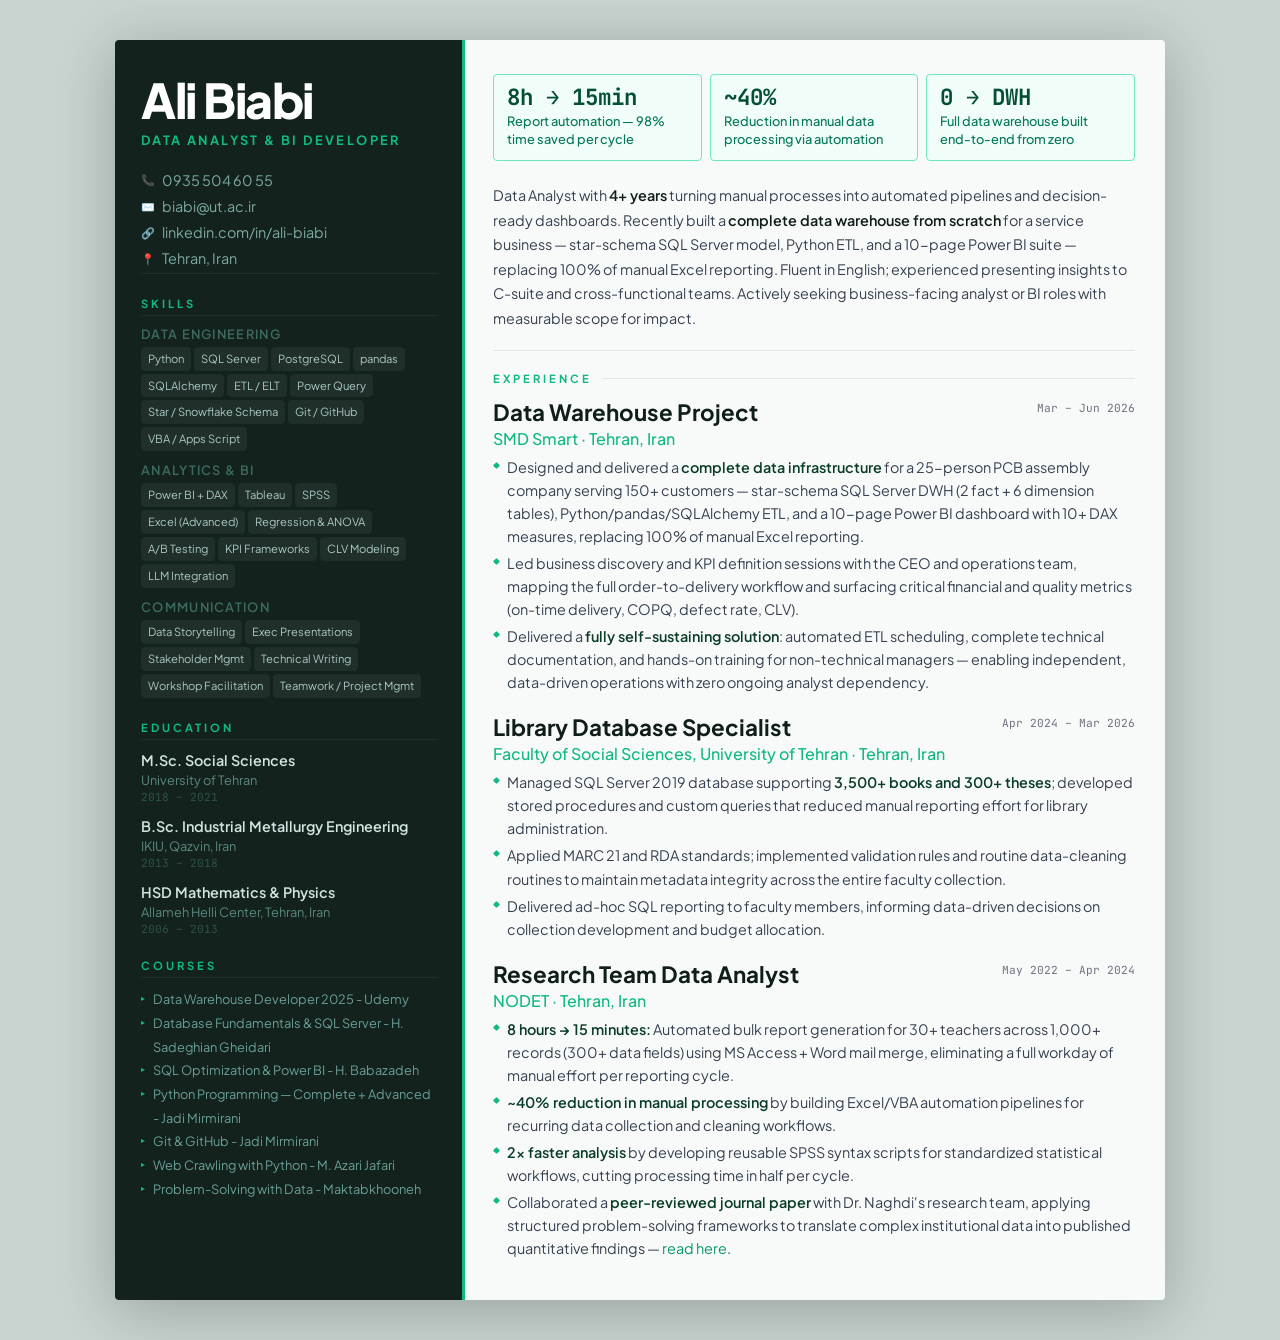
==== commit 702c23e0: "sevice business" ====
--- a/ila_resume.html
+++ b/ila_resume.html
@@ -451,7 +451,7 @@
 
     <!-- Summary -->
     <div class="summary">
-      Data Analyst with <strong>4+ years</strong> turning manual processes into automated pipelines and decision-ready dashboards. Recently built a <strong>complete data warehouse from scratch</strong> for a manufacturing firm — star-schema SQL Server model, Python ETL, and a 10-page Power BI suite — replacing 100% of manual Excel reporting. Fluent in English; experienced presenting insights to C-suite and cross-functional teams. Actively seeking business-facing analyst or BI roles with measurable scope for impact.
+      Data Analyst with <strong>4+ years</strong> turning manual processes into automated pipelines and decision-ready dashboards. Recently built a <strong>complete data warehouse from scratch</strong> for a service business — star-schema SQL Server model, Python ETL, and a 10-page Power BI suite — replacing 100% of manual Excel reporting. Fluent in English; experienced presenting insights to C-suite and cross-functional teams. Actively seeking business-facing analyst or BI roles with measurable scope for impact.
     </div>
 
     <!-- EXPERIENCE -->
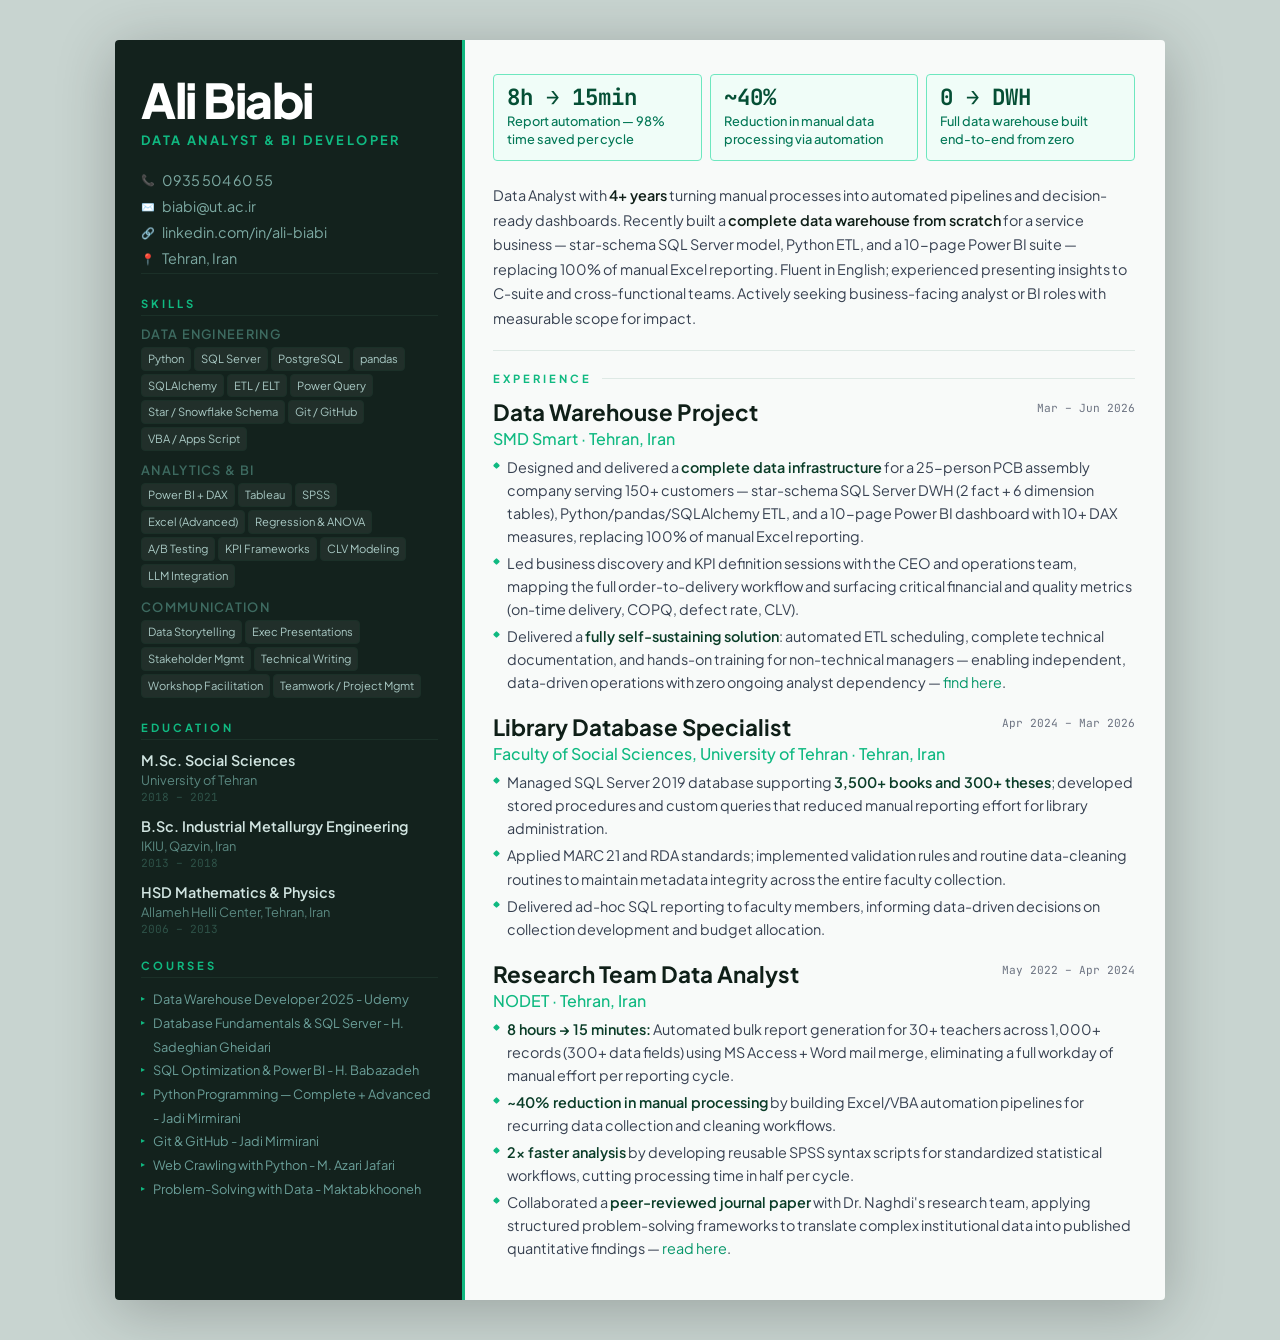
==== commit b64bcc33: "add "find here" github link in 1st job" ====
--- a/ila_resume.html
+++ b/ila_resume.html
@@ -469,7 +469,7 @@
       <ul class="job-bullets">
         <li>Designed and delivered a <strong>complete data infrastructure</strong> for a 25-person PCB assembly company serving 150+ customers — star-schema SQL Server DWH (2 fact + 6 dimension tables), Python/pandas/SQLAlchemy ETL, and a 10-page Power BI dashboard with 10+ DAX measures, replacing 100% of manual Excel reporting.</li>
         <li>Led business discovery and KPI definition sessions with the CEO and operations team, mapping the full order-to-delivery workflow and surfacing critical financial and quality metrics (on-time delivery, COPQ, defect rate, CLV).</li>
-        <li>Delivered a <strong>fully self-sustaining solution</strong>: automated ETL scheduling, complete technical documentation, and hands-on training for non-technical managers — enabling independent, data-driven operations with zero ongoing analyst dependency.</li>
+        <li>Delivered a <strong>fully self-sustaining solution</strong>: automated ETL scheduling, complete technical documentation, and hands-on training for non-technical managers — enabling independent, data-driven operations with zero ongoing analyst dependency — <a href="https://github.com/mabiabi/SMDsmart" target="_blank" rel="noopener">find here</a>.</li>
       </ul>
     </div>
 
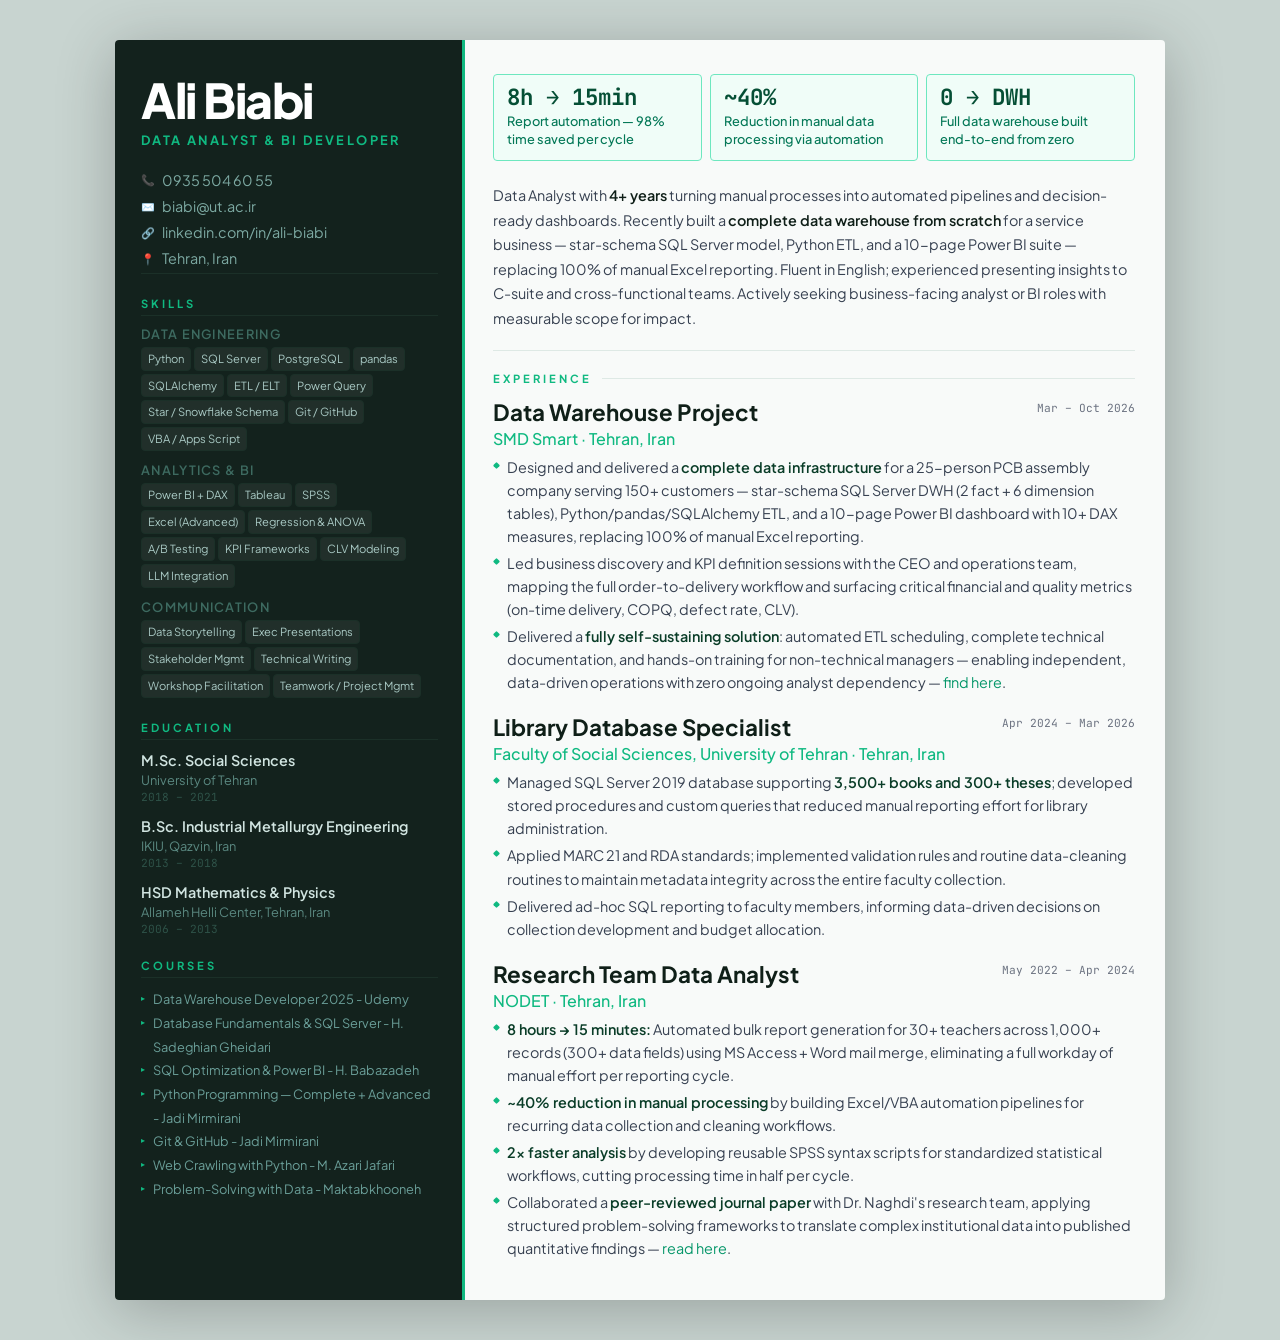
==== commit 472e26fe: "change Oct month of recent job" ====
--- a/ila_resume.html
+++ b/ila_resume.html
@@ -464,7 +464,7 @@
           <div class="job-name">Data Warehouse Project</div>
           <div class="job-company">SMD Smart · Tehran, Iran</div>
         </div>
-        <div class="job-period">Mar – Jun 2026</div>
+        <div class="job-period">Mar – Oct 2026</div>
       </div>
       <ul class="job-bullets">
         <li>Designed and delivered a <strong>complete data infrastructure</strong> for a 25-person PCB assembly company serving 150+ customers — star-schema SQL Server DWH (2 fact + 6 dimension tables), Python/pandas/SQLAlchemy ETL, and a 10-page Power BI dashboard with 10+ DAX measures, replacing 100% of manual Excel reporting.</li>
